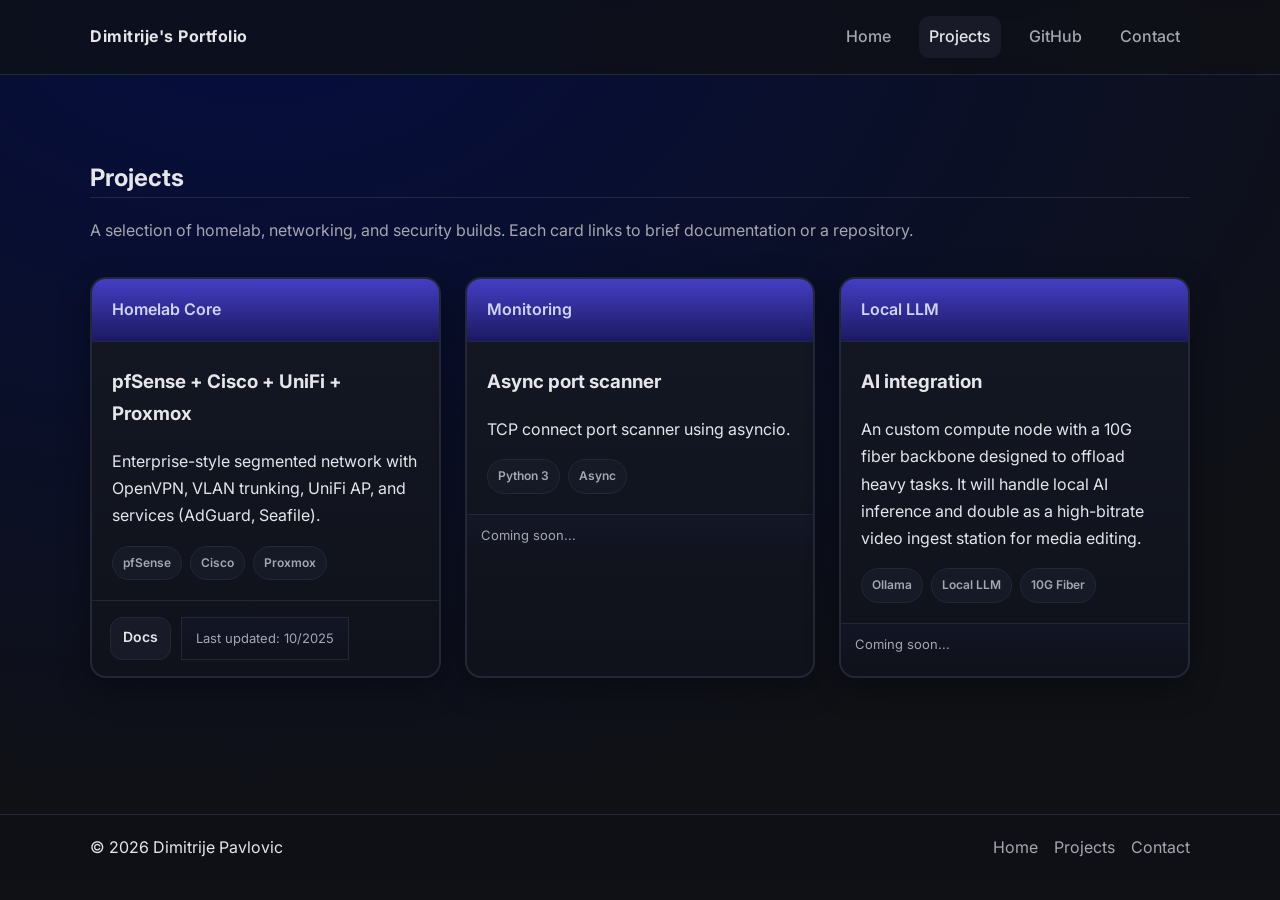
==== projects.html @ 41e1a8a8 "minor changes" ====
<!doctype html>
<html lang="en">
<head>
<meta charset="utf-8" />
<meta name="viewport" content="width=device-width, initial-scale=1" />
<title>Projects — Dimitrije Pavlovic</title>
<meta name="description" content="Networking, cybersecurity, and homelab projects." />
<link rel="preconnect" href="https://fonts.gstatic.com" crossorigin>
<link href="https://fonts.googleapis.com/css2?family=Inter:wght@400;500;600;700&display=swap" rel="stylesheet">
<link rel="stylesheet" href="assets/css/style.css" />
</head>
<body>
<header class="site-header">
<div class="container nav">
<a class="brand" href="./">Dimitrije's Portfolio</a>
<nav id="site-nav" class="nav-links">
<a href="./" data-nav="home">Home</a>
<a href="projects.html" data-nav="projects">Projects</a>
<a href="https://github.com/pvlvc-dev" target="_blank" rel="noopener">GitHub</a>
<a href="mailto:you@example.com">Contact</a>
</nav>
<button id="nav-toggle" class="nav-toggle" aria-label="Toggle menu">☰</button>
</div>
</header>

<main>
<section class="section">
<div class="container">
<h1 class="page-header">Projects</h1>
<p class="muted">A selection of homelab, networking, and security builds. Each card links to brief documentation or a repository.</p>

<div class="grid-3 cards">

<article class="card card-hover">
<div class="card-header">Homelab Core</div>
<div class="card-body">
<h3>pfSense + Cisco + UniFi + Proxmox</h3>
<p>Enterprise-style segmented network with OpenVPN, VLAN trunking, UniFi AP, and services (AdGuard, Seafile).</p>
<div class="chips">
<span class="chip">pfSense</span>
<span class="chip">Cisco</span>
<span class="chip">Proxmox</span>
</div>
</div>
<div class="card-actions">
<a class="btn small" href="assets/doc/homelab-core.html">Docs</a>
<a class="card-footbox">Last updated: 10/2025</a>
</div>
</article>

<article class="card card-hover">
<div class="card-header">Monitoring</div>
<div class="card-body">
<h3>Async port scanner</h3>
<p>TCP connect port scanner using asyncio.</p>
<div class="chips">
<span class="chip">Python 3</span>
<span class="chip">Async</span>
</div>
</div>
<div class="card-footer">
<Span>Coming soon...</Span>
</div>
</article>

<article class="card card-hover">
<div class="card-header">Local LLM</div>
<div class="card-body">
<h3>AI integration</h3>
<p>An custom compute node with a 10G fiber backbone designed to offload
    heavy tasks. It will handle local AI inference and double as a high-bitrate
video ingest station for media editing.</p>
<div class="chips">
<span class="chip">Ollama</span>
<span class="chip">Local LLM</span>
<span class="chip">10G Fiber</span>
</div>
</div>
<div class="card-footer">
<span>Coming soon...</span>
</div>
</article>
</div>
</div>
</section>
</main>

<footer class="site-footer">
<div class="container footer-inner">
<div>© <span id="year"></span> Dimitrije Pavlovic</div>
<div class="footer-links">
<a href="./">Home</a>
<a href="projects.html">Projects</a>
<a href="dimitrijepavlovic1035@gmail.com">Contact</a>
</div>
</div>
</footer>


<script src="assets/js/main.js"></script>
</body>
</html>
---- assets/css/style.css ----
* { box-sizing: border-box; }
html, body { height: 100%; }

:root {
--bg: #0f1115;
--bg-elev: #151821;
--text: #e6e6ea;
--muted: #a4a7b0;
--indigo: #4f46e5;
--indigo-600: #4338ca;
--link: #7c83ff;
--border: #242735;
--radius: 16px;
--shadow: 0 10px 30px rgba(0,0,0,0.35);
}

body {
margin: 0;
background: radial-gradient(1400px 900px at 20% 0%, #050d3f, transparent 90%), var(--bg);
background-repeat: no-repeat, no-repeat;
color: var(--text);
font-family: 'Inter', system-ui, -apple-system, Segoe UI, Roboto, Helvetica, Arial, 'Apple Color Emoji', 'Segoe UI Emoji';
line-height: 1.6;
}

section {
    margin-bottom: 2.5rem;
}

.img-frame {
  max-width: 480px;        /* or 100% */
  border-radius: 14px;
  border: 2px solid rgba(79,70,229,.35);
  box-shadow: 0 10px 30px rgba(0,0,0,.4);
  background: linear-gradient(180deg, rgba(79,70,229,.1), rgba(15,17,26,.6));
  padding: 6px;
}

.img-frame img {
  display: block;
  width: 100%;
  height: auto;            /* ensures real height */
  border-radius: 10px;     /* slightly smaller than frame radius */
}


.page-header {
  display: flex;
  justify-content: space-between;
  align-items: center;
  flex-wrap: wrap; /* allows wrapping on mobile */
  gap: 1rem;
  border-bottom: 1px solid var(--border);
}

.page-title {
  font-size: 2rem;
  font-weight: 700;
  color: var(--text-light, #fff);
}

.page-version {
  color: #cfd2ff;
  font-size: 0.95rem;
  opacity: 0.85;
  text-align: center;
  flex: 1; /* pushes it to the middle */
}

/* Layout */
.container { width: min(1100px, 92%); margin: 0 auto;}
.section { padding: 64px 0; }
.grid-2 { display: grid; grid-template-columns: 1fr; gap: 2rem; align-items: center; padding-top: 20px;}
.grid-3 { display: grid; grid-template-columns: 1fr; gap: 24px; padding-top: 10px;}
@media (min-width: 820px) {
.grid-2 { grid-template-columns: 1fr 1fr; }
.grid-3 { grid-template-columns: repeat(3, 1fr); }
}

/* Header */
.site-header { position: sticky; top: 0; z-index: 50; background: rgba(15,17,21,0.75); backdrop-filter: blur(8px); border-bottom: 1px solid var(--border); }
.nav { display: flex; align-items: center; justify-content: space-between; padding: 16px 0; }
.brand { font-weight: 700; letter-spacing: 0.5px; color: var(--text); text-decoration: none; }
.nav-links { display: none; gap: 18px; }
.nav-links a { color: var(--muted); text-decoration: none; font-weight: 500; padding: 8px 10px; border-radius: 10px; }
.nav-links a.active, .nav-links a:hover { color: var(--text); background: #181b27; }
.nav-toggle { display: inline-flex; align-items: center; justify-content: center; background: #181b27; color: var(--text); border: 1px solid var(--border); border-radius: 12px; padding: 8px 12px; cursor: pointer; }
@media (min-width: 860px) {
.nav-links { display: inline-flex; }
.nav-toggle { display: none; }
}

/* Hero */
.hero { padding: 64px 0 24px; background: linear-gradient(180deg, rgba(79,70,229,0.07), transparent 85%); padding-bottom: 5px;}
.hero-inner { display: grid; grid-template-columns: 1fr; gap: 24px; align-items: center; }
@media (min-width: 920px) { .hero-inner { grid-template-columns: 1.2fr 0.8fr; } }
.hero h1 { font-size: clamp(28px, 4vw, 44px); line-height: 1.15; margin: 0 0 12px; }
.hero p { color: var(--muted); margin: 0 0 18px; }
#site-nav.open { display: flex; flex-direction: column; gap: 12px; position: absolute; right: 4%; left: 4%; top: 62px; padding: 16px; background: #0f121a; border: 1px solid var(--border); border-radius: 14px; box-shadow: var(--shadow); }

/* Cards */
.cards { margin-top: 24px; margin-bottom: 2rem; }
.card { background: linear-gradient(180deg, #141824, #0f121a); border: 2px solid var(--border); border-radius: var(--radius); box-shadow: var(--shadow); overflow: hidden; }
.card-header { padding: 18px 20px; font-weight: 600; color: #cfd2ff; border-bottom: 1px solid var(--border); background: linear-gradient(180deg, rgba(78, 70, 229, 0.832), rgba(31, 26, 127, 0.688)); }
.card-footer { border-top: 1px solid var(--border); padding: 10px 14px; background: linear-gradient(180deg, rgba(79,70,229,0.05), transparent); font-size: 13px;color: var(--muted); display: flex; justify-content: space-between; align-items: center;}
.card-footbox {border: 1px solid var(--border); padding: 10px 14px; background: linear-gradient(180deg, rgba(79,70,229,0.05), transparent); font-size: 13px;color: var(--muted); display: flex; justify-content: space-between; align-items: center;}
.card-body { padding: 20px;  line-height: 1.7; padding-top: 5px;}
.card-actions { display: flex; gap: 10px; padding: 16px 18px; border-top: 1px solid var(--border); }
.card.card-hover {
  transition: transform 0.3s cubic-bezier(0.22, 1, 0.36, 1),
              box-shadow 0.3s cubic-bezier(0.22, 1, 0.36, 1);
}
.card.card-hover:hover {
  transform: translateY(-4px);
  box-shadow: 0 8px 25px rgba(79,70,229,0.25);
  transition: all 0.3s ease-in-out;
}

/* Buttons */
.btn { display: inline-block; text-decoration: none; font-weight: 600; padding: 10px 16px; border-radius: 12px; border: 1px solid var(--border); color: var(--text); background: #181b27; transition: transform 0.06s ease; }
.btn:hover { transform: translateY(-1px); }
.btn.primary { background: linear-gradient(180deg, var(--indigo), var(--indigo-600)); border: none; }
.btn.ghost { background: transparent; border: 1px solid var(--border); }
.btn.small { padding: 8px 12px; font-size: 14px; }
.btn.nav {
  padding: 8px 14px;
  background: linear-gradient(180deg, #2a275f, var(--indigo-600));
  font-size: 14px;
  box-shadow: 0 4px 12px rgba(79,70,229,0.3);
  transition: all 0.2s ease;
  border: none;
}
.btn.nav:hover {
  transform: translateY(-2px);
  box-shadow: 0 6px 16px rgba(79,70,229,0.5);
}

/* Badges & Chips */
.badges { display: flex; flex-wrap: wrap; gap: 10px; margin: 14px 0; }
.badge { padding: 6px 10px; border-radius: 999px; background: #1a1e2b; border: 1px solid var(--border); color: #cfd2ff; font-weight: 600; font-size: 12px; letter-spacing: 0.2px; }
.chips { display: flex; flex-wrap: wrap; gap: 8px; }
.chip { padding: 6px 10px; border-radius: 999px; background: #151a26; border: 1px solid var(--border); color: var(--muted); font-weight: 600; font-size: 12px; }


/* Lists */
.list { margin: 0; padding: 0 0 0 18px; }
.list li { margin: 8px 0; }


/* Footer */
.site-footer { border-top: 1px solid var(--border); background: #0e1016; margin-top: 40px; }
.footer-inner { display: flex; align-items: center; justify-content: space-between; padding: 20px 0; }
.footer-links { display: flex; gap: 16px; }
.footer-links a { color: var(--muted); text-decoration: none; }
.footer-links a:hover { color: var(--text); }


/* Utilities */
.muted { color: var(--muted); }
.cta { display: flex; gap: 12px; flex-wrap: wrap; }


/* Mobile menu (revealed when toggled) */
#site-nav.open { display: flex; flex-direction: column; gap: 12px; position: absolute; right: 4%; left: 4%; top: 62px; padding: 16px; background: #0f121a; border: 1px solid var(--border); border-radius: 14px; box-shadow: var(--shadow); }
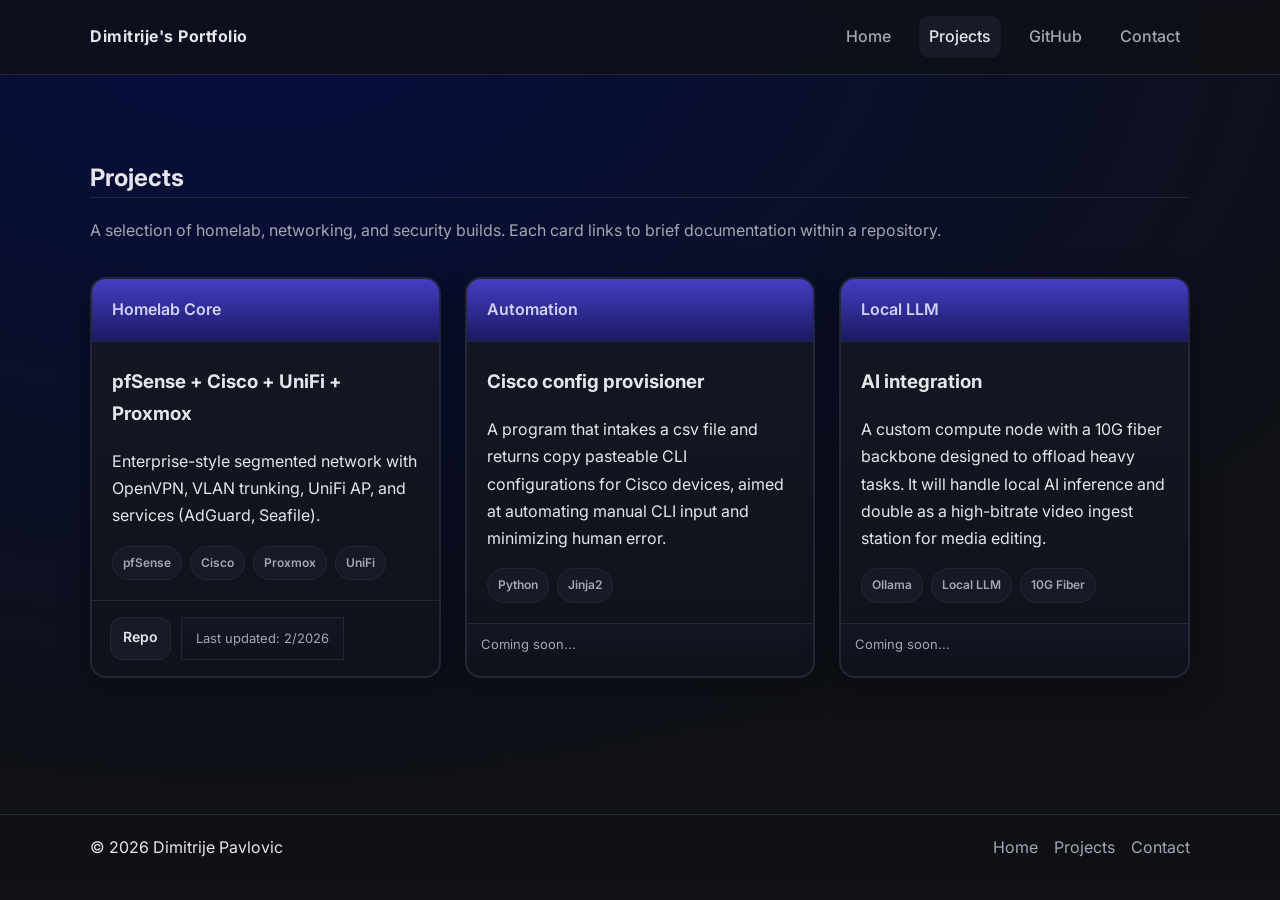
==== commit e775ef24: "Info changes" ====
--- a/projects.html
+++ b/projects.html
@@ -27,7 +27,7 @@
 <section class="section">
 <div class="container">
 <h1 class="page-header">Projects</h1>
-<p class="muted">A selection of homelab, networking, and security builds. Each card links to brief documentation or a repository.</p>
+<p class="muted">A selection of homelab, networking, and security builds. Each card links to brief documentation within a repository.</p>
 
 <div class="grid-3 cards">
 
@@ -40,22 +40,25 @@
 <span class="chip">pfSense</span>
 <span class="chip">Cisco</span>
 <span class="chip">Proxmox</span>
+<span class="chip">UniFi</span>
 </div>
+
 </div>
 <div class="card-actions">
-<a class="btn small" href="assets/doc/homelab-core.html">Docs</a>
-<a class="card-footbox">Last updated: 10/2025</a>
+<a class="btn small" href="https://github.com/pvlvc-dev/homelab-infrastructure/blob/main/README.md">Repo</a>
+<a class="card-footbox">Last updated: 2/2026</a>
 </div>
 </article>
 
 <article class="card card-hover">
-<div class="card-header">Monitoring</div>
+<div class="card-header">Automation</div>
 <div class="card-body">
-<h3>Async port scanner</h3>
-<p>TCP connect port scanner using asyncio.</p>
+<h3>Cisco config provisioner</h3>
+<p>A program that intakes a csv file and returns copy pasteable CLI configurations for Cisco devices, aimed at 
+    automating manual CLI input and minimizing human error.</p>
 <div class="chips">
-<span class="chip">Python 3</span>
-<span class="chip">Async</span>
+<span class="chip">Python</span>
+<span class="chip">Jinja2</span>
 </div>
 </div>
 <div class="card-footer">
@@ -67,7 +70,7 @@
 <div class="card-header">Local LLM</div>
 <div class="card-body">
 <h3>AI integration</h3>
-<p>An custom compute node with a 10G fiber backbone designed to offload
+<p>A custom compute node with a 10G fiber backbone designed to offload
     heavy tasks. It will handle local AI inference and double as a high-bitrate
 video ingest station for media editing.</p>
 <div class="chips">
--- a/assets/css/style.css
+++ b/assets/css/style.css
@@ -160,5 +160,5 @@
 .cta { display: flex; gap: 12px; flex-wrap: wrap; }
 
 
-/* Mobile menu (revealed when toggled) */
+/* Mobile menu */
 #site-nav.open { display: flex; flex-direction: column; gap: 12px; position: absolute; right: 4%; left: 4%; top: 62px; padding: 16px; background: #0f121a; border: 1px solid var(--border); border-radius: 14px; box-shadow: var(--shadow); }
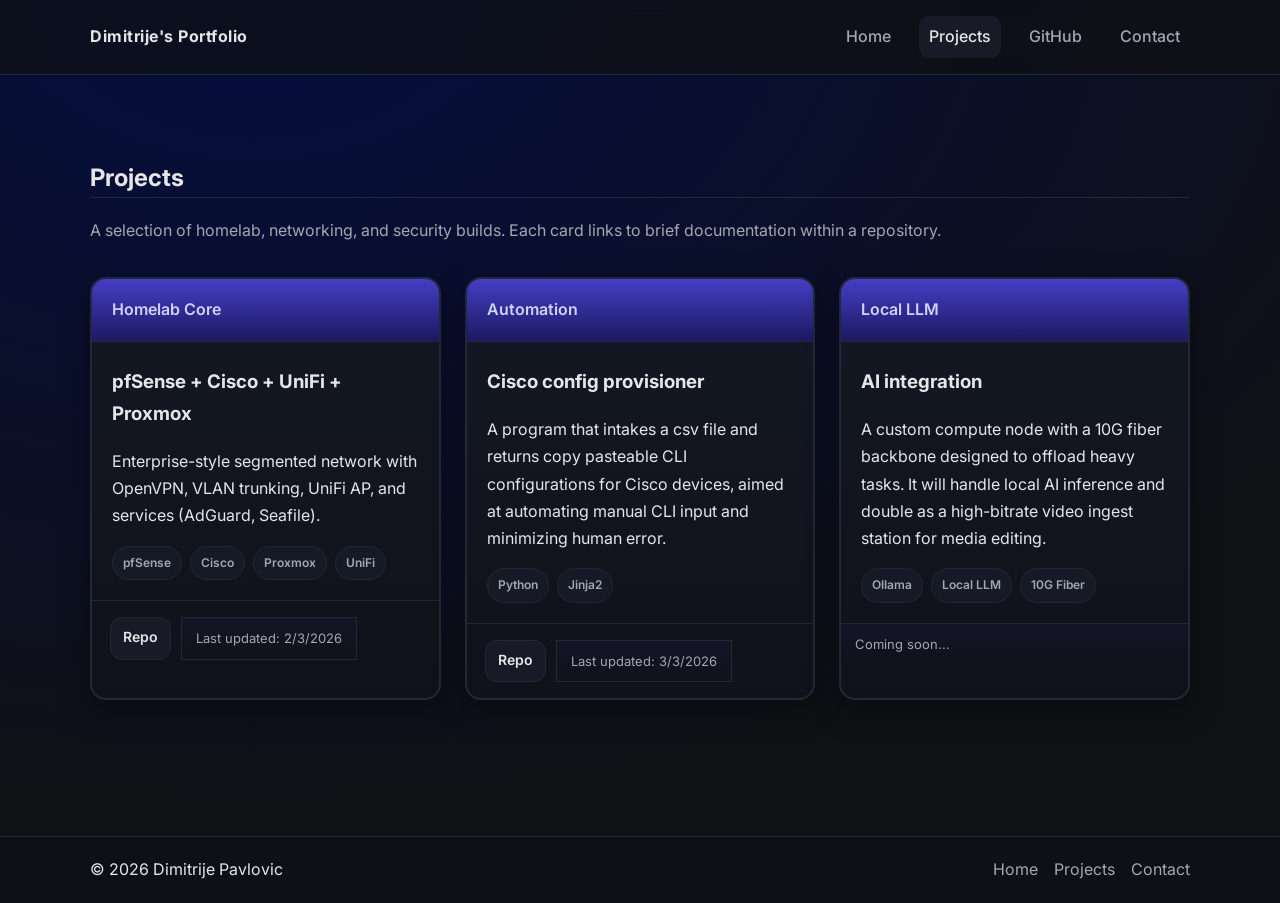
==== commit 543c6ed6: "Added repo to project" ====
--- a/projects.html
+++ b/projects.html
@@ -42,11 +42,11 @@
 <span class="chip">Proxmox</span>
 <span class="chip">UniFi</span>
 </div>
+</div>
 
-</div>
 <div class="card-actions">
 <a class="btn small" href="https://github.com/pvlvc-dev/homelab-infrastructure/blob/main/README.md">Repo</a>
-<a class="card-footbox">Last updated: 2/2026</a>
+<a class="card-footbox">Last updated: 2/3/2026</a>
 </div>
 </article>
 
@@ -61,8 +61,10 @@
 <span class="chip">Jinja2</span>
 </div>
 </div>
-<div class="card-footer">
-<Span>Coming soon...</Span>
+
+<div class="card-actions">
+<a class="btn small" href="https://github.com/pvlvc-dev/Cisco-Network-Provisioner">Repo</a>
+<a class="card-footbox">Last updated: 3/3/2026</a>
 </div>
 </article>
 
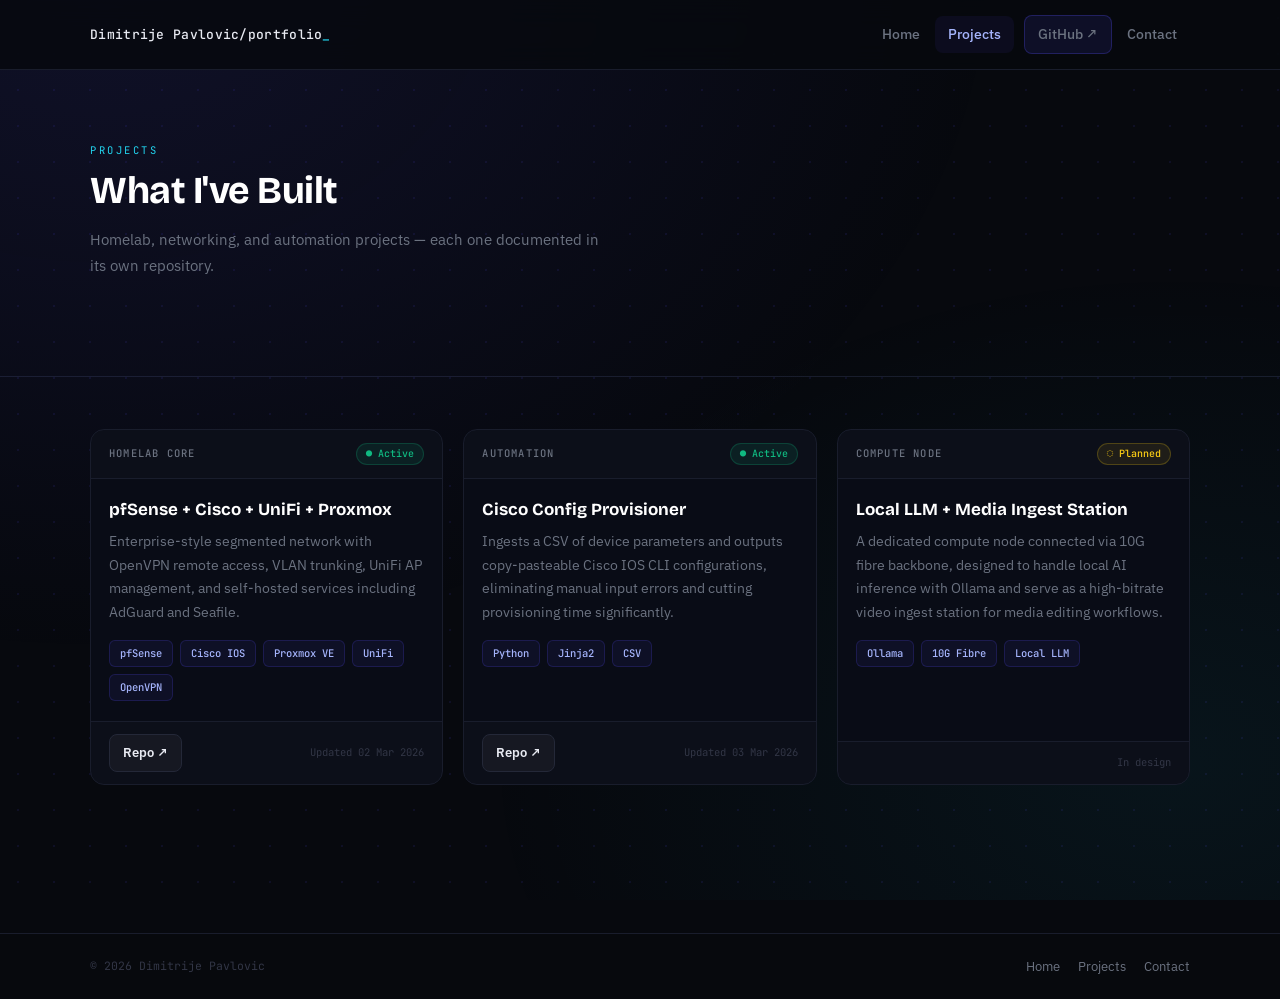
==== commit 04b16af1: "Complete overhaul" ====
--- a/projects.html
+++ b/projects.html
@@ -5,103 +5,120 @@
 <meta name="viewport" content="width=device-width, initial-scale=1" />
 <title>Projects — Dimitrije Pavlovic</title>
 <meta name="description" content="Networking, cybersecurity, and homelab projects." />
+<link rel="preconnect" href="https://fonts.googleapis.com">
 <link rel="preconnect" href="https://fonts.gstatic.com" crossorigin>
-<link href="https://fonts.googleapis.com/css2?family=Inter:wght@400;500;600;700&display=swap" rel="stylesheet">
+<link href="https://fonts.googleapis.com/css2?family=Bricolage+Grotesque:opsz,wght@12..96,400;12..96,600;12..96,700;12..96,800&family=IBM+Plex+Sans:wght@400;500;600&family=JetBrains+Mono:wght@400;500&display=swap" rel="stylesheet">
 <link rel="stylesheet" href="assets/css/style.css" />
 </head>
 <body>
+
+<div id="scroll-progress"></div>
+
 <header class="site-header">
-<div class="container nav">
-<a class="brand" href="./">Dimitrije's Portfolio</a>
-<nav id="site-nav" class="nav-links">
-<a href="./" data-nav="home">Home</a>
-<a href="projects.html" data-nav="projects">Projects</a>
-<a href="https://github.com/pvlvc-dev" target="_blank" rel="noopener">GitHub</a>
-<a href="mailto:you@example.com">Contact</a>
-</nav>
-<button id="nav-toggle" class="nav-toggle" aria-label="Toggle menu">☰</button>
-</div>
+  <div class="container nav">
+    <a class="brand" href="./">Dimitrije Pavlovic/portfolio<span class="brand-accent">_</span></a>
+    <nav id="site-nav" class="nav-links">
+      <a href="./" data-nav="home">Home</a>
+      <a href="projects.html" data-nav="projects">Projects</a>
+      <a href="https://github.com/pvlvc-dev" target="_blank" rel="noopener" class="nav-cta">GitHub ↗</a>
+      <a href="mailto:dimitrije.pav@proton.me">Contact</a>
+    </nav>
+    <button id="nav-toggle" class="nav-toggle" aria-label="Toggle menu">☰</button>
+  </div>
 </header>
 
 <main>
-<section class="section">
-<div class="container">
-<h1 class="page-header">Projects</h1>
-<p class="muted">A selection of homelab, networking, and security builds. Each card links to brief documentation within a repository.</p>
+  <section class="page-hero">
+    <div class="container">
+      <div class="section-label reveal">Projects</div>
+      <h1 class="section-title reveal reveal-d1">What I've Built</h1>
+      <p class="section-sub reveal reveal-d2">
+        Homelab, networking, and automation projects — each one documented in its own repository.
+      </p>
+    </div>
+  </section>
 
-<div class="grid-3 cards">
+  <section class="section" style="padding-top:0;">
+    <div class="container">
+      <div class="cards-grid">
 
-<article class="card card-hover">
-<div class="card-header">Homelab Core</div>
-<div class="card-body">
-<h3>pfSense + Cisco + UniFi + Proxmox</h3>
-<p>Enterprise-style segmented network with OpenVPN, VLAN trunking, UniFi AP, and services (AdGuard, Seafile).</p>
-<div class="chips">
-<span class="chip">pfSense</span>
-<span class="chip">Cisco</span>
-<span class="chip">Proxmox</span>
-<span class="chip">UniFi</span>
-</div>
-</div>
+        <article class="card reveal">
+          <div class="card-header">
+            <span class="card-header-label">Homelab Core</span>
+            <span class="card-status active">● Active</span>
+          </div>
+          <div class="card-body">
+            <h3>pfSense + Cisco + UniFi + Proxmox</h3>
+            <p>Enterprise-style segmented network with OpenVPN remote access, VLAN trunking, UniFi AP management, and self-hosted services including AdGuard and Seafile.</p>
+            <div class="chips">
+              <span class="chip">pfSense</span>
+              <span class="chip">Cisco IOS</span>
+              <span class="chip">Proxmox VE</span>
+              <span class="chip">UniFi</span>
+              <span class="chip">OpenVPN</span>
+            </div>
+          </div>
+          <div class="card-actions">
+            <a class="btn small" href="https://github.com/pvlvc-dev/homelab-infrastructure/blob/main/README.md" target="_blank" rel="noopener">Repo ↗</a>
+            <span class="card-date">Updated 02 Mar 2026</span>
+          </div>
+        </article>
 
-<div class="card-actions">
-<a class="btn small" href="https://github.com/pvlvc-dev/homelab-infrastructure/blob/main/README.md">Repo</a>
-<a class="card-footbox">Last updated: 2/3/2026</a>
-</div>
-</article>
+        <article class="card reveal reveal-d1">
+          <div class="card-header">
+            <span class="card-header-label">Automation</span>
+            <span class="card-status active">● Active</span>
+          </div>
+          <div class="card-body">
+            <h3>Cisco Config Provisioner</h3>
+            <p>Ingests a CSV of device parameters and outputs copy-pasteable Cisco IOS CLI configurations, eliminating manual input errors and cutting provisioning time significantly.</p>
+            <div class="chips">
+              <span class="chip">Python</span>
+              <span class="chip">Jinja2</span>
+              <span class="chip">CSV</span>
+            </div>
+          </div>
+          <div class="card-actions">
+            <a class="btn small" href="https://github.com/pvlvc-dev/Cisco-Network-Provisioner" target="_blank" rel="noopener">Repo ↗</a>
+            <span class="card-date">Updated 03 Mar 2026</span>
+          </div>
+        </article>
 
-<article class="card card-hover">
-<div class="card-header">Automation</div>
-<div class="card-body">
-<h3>Cisco config provisioner</h3>
-<p>A program that intakes a csv file and returns copy pasteable CLI configurations for Cisco devices, aimed at 
-    automating manual CLI input and minimizing human error.</p>
-<div class="chips">
-<span class="chip">Python</span>
-<span class="chip">Jinja2</span>
-</div>
-</div>
+        <article class="card reveal reveal-d2">
+          <div class="card-header">
+            <span class="card-header-label">Compute Node</span>
+            <span class="card-status planned">◌ Planned</span>
+          </div>
+          <div class="card-body">
+            <h3>Local LLM + Media Ingest Station</h3>
+            <p>A dedicated compute node connected via 10G fibre backbone, designed to handle local AI inference with Ollama and serve as a high-bitrate video ingest station for media editing workflows.</p>
+            <div class="chips">
+              <span class="chip">Ollama</span>
+              <span class="chip">10G Fibre</span>
+              <span class="chip">Local LLM</span>
+            </div>
+          </div>
+          <div class="card-actions" style="justify-content:flex-end;">
+            <span class="card-date">In design</span>
+          </div>
+        </article>
 
-<div class="card-actions">
-<a class="btn small" href="https://github.com/pvlvc-dev/Cisco-Network-Provisioner">Repo</a>
-<a class="card-footbox">Last updated: 3/3/2026</a>
-</div>
-</article>
-
-<article class="card card-hover">
-<div class="card-header">Local LLM</div>
-<div class="card-body">
-<h3>AI integration</h3>
-<p>A custom compute node with a 10G fiber backbone designed to offload
-    heavy tasks. It will handle local AI inference and double as a high-bitrate
-video ingest station for media editing.</p>
-<div class="chips">
-<span class="chip">Ollama</span>
-<span class="chip">Local LLM</span>
-<span class="chip">10G Fiber</span>
-</div>
-</div>
-<div class="card-footer">
-<span>Coming soon...</span>
-</div>
-</article>
-</div>
-</div>
-</section>
+      </div>
+    </div>
+  </section>
 </main>
 
 <footer class="site-footer">
-<div class="container footer-inner">
-<div>© <span id="year"></span> Dimitrije Pavlovic</div>
-<div class="footer-links">
-<a href="./">Home</a>
-<a href="projects.html">Projects</a>
-<a href="dimitrijepavlovic1035@gmail.com">Contact</a>
-</div>
-</div>
+  <div class="container footer-inner">
+    <span class="footer-copy">© <span id="year"></span> Dimitrije Pavlovic</span>
+    <div class="footer-links">
+      <a href="./">Home</a>
+      <a href="projects.html">Projects</a>
+      <a href="mailto:dimitrije.pav@proton.me">Contact</a>
+    </div>
+  </div>
 </footer>
-
 
 <script src="assets/js/main.js"></script>
 </body>
-</html>+</html>
--- a/assets/css/style.css
+++ b/assets/css/style.css
@@ -1,164 +1,625 @@
-* { box-sizing: border-box; }
+*, *::before, *::after { box-sizing: border-box; margin: 0; padding: 0; }
+html { scroll-behavior: smooth; }
 html, body { height: 100%; }
 
 :root {
---bg: #0f1115;
---bg-elev: #151821;
---text: #e6e6ea;
---muted: #a4a7b0;
---indigo: #4f46e5;
---indigo-600: #4338ca;
---link: #7c83ff;
---border: #242735;
---radius: 16px;
---shadow: 0 10px 30px rgba(0,0,0,0.35);
+  --bg:           #07090e;
+  --bg-elev:      #0b0e18;
+  --bg-card:      #090c16;
+  --text:         #e8eaf2;
+  --muted:        #6b7280;
+  --dim:          #323646;
+  --accent:       #4f46e5;
+  --accent-2:     #22d3ee;
+  --green:        #10b981;
+  --yellow:       #facc15;
+  --border:       #191d2c;
+  --border-hi:    #242838;
+  --radius:       14px;
+  --radius-sm:    8px;
+  --shadow:       0 20px 50px rgba(0,0,0,0.55);
+  --font-display: 'Bricolage Grotesque', sans-serif;
+  --font-body:    'IBM Plex Sans', sans-serif;
+  --font-mono:    'JetBrains Mono', monospace;
 }
 
 body {
-margin: 0;
-background: radial-gradient(1400px 900px at 20% 0%, #050d3f, transparent 90%), var(--bg);
-background-repeat: no-repeat, no-repeat;
-color: var(--text);
-font-family: 'Inter', system-ui, -apple-system, Segoe UI, Roboto, Helvetica, Arial, 'Apple Color Emoji', 'Segoe UI Emoji';
-line-height: 1.6;
-}
-
-section {
-    margin-bottom: 2.5rem;
-}
-
-.img-frame {
-  max-width: 480px;        /* or 100% */
-  border-radius: 14px;
-  border: 2px solid rgba(79,70,229,.35);
-  box-shadow: 0 10px 30px rgba(0,0,0,.4);
-  background: linear-gradient(180deg, rgba(79,70,229,.1), rgba(15,17,26,.6));
-  padding: 6px;
-}
-
-.img-frame img {
-  display: block;
-  width: 100%;
-  height: auto;            /* ensures real height */
-  border-radius: 10px;     /* slightly smaller than frame radius */
-}
-
-
-.page-header {
-  display: flex;
+  font-family: var(--font-body);
+  background: var(--bg);
+  color: var(--text);
+  line-height: 1.65;
+  overflow-x: hidden;
+}
+
+/* dot grid background */
+body::before {
+  content: '';
+  position: fixed;
+  inset: 0;
+  background-image: radial-gradient(circle, rgba(79,70,229,0.11) 1px, transparent 1px);
+  background-size: 36px 36px;
+  pointer-events: none;
+  z-index: 0;
+}
+
+/* ambient gradient blobs */
+body::after {
+  content: '';
+  position: fixed;
+  inset: 0;
+  background:
+    radial-gradient(ellipse 900px 700px at 8% -5%, rgba(79,70,229,0.13), transparent),
+    radial-gradient(ellipse 700px 500px at 92% 85%, rgba(34,211,238,0.06), transparent);
+  pointer-events: none;
+  z-index: 0;
+}
+
+/* scroll progress bar */
+#scroll-progress {
+  position: fixed;
+  top: 0; left: 0;
+  height: 2px;
+  width: 0%;
+  background: linear-gradient(90deg, var(--accent), var(--accent-2));
+  z-index: 300;
+  transition: width 0.08s linear;
+}
+
+/* Layout */
+.container { position: relative; z-index: 1; width: min(1100px, 92%); margin: 0 auto; }
+.section { padding: 88px 0; }
+
+/*Scroll reveal animations*/
+.reveal {
+  opacity: 0;
+  transform: translateY(26px);
+  transition: opacity 0.7s cubic-bezier(0.16,1,0.3,1),
+              transform 0.7s cubic-bezier(0.16,1,0.3,1);
+}
+.reveal.visible { opacity: 1; transform: translateY(0); }
+.reveal-d1 { transition-delay: 0.08s; }
+.reveal-d2 { transition-delay: 0.16s; }
+.reveal-d3 { transition-delay: 0.24s; }
+.reveal-d4 { transition-delay: 0.34s; }
+
+/* Navigation*/
+.site-header {
+  position: sticky;
+  top: 0; z-index: 100;
+  background: rgba(7,9,14,0.82);
+  backdrop-filter: blur(14px);
+  -webkit-backdrop-filter: blur(14px);
+  border-bottom: 1px solid var(--border);
+}
+.nav {
+  display: flex;
+  align-items: center;
   justify-content: space-between;
-  align-items: center;
-  flex-wrap: wrap; /* allows wrapping on mobile */
-  gap: 1rem;
+  padding: 15px 0;
+}
+.brand {
+  font-family: var(--font-mono);
+  font-size: 13px;
+  font-weight: 500;
+  color: var(--text);
+  text-decoration: none;
+  letter-spacing: 0.3px;
+}
+.brand .brand-accent { color: var(--accent-2); }
+.nav-links { display: none; gap: 2px; align-items: center; }
+.nav-links a {
+  font-size: 14px;
+  font-weight: 500;
+  color: var(--muted);
+  text-decoration: none;
+  padding: 7px 13px;
+  border-radius: var(--radius-sm);
+  transition: color 0.15s, background 0.15s;
+}
+.nav-links a:hover { color: var(--text); background: rgba(255,255,255,0.04); }
+.nav-links a.active { color: #a5b4fc; background: rgba(79,70,229,0.08); }
+.nav-cta {
+  display: inline-flex;
+  align-items: center;
+  gap: 6px;
+  margin-left: 8px;
+  padding: 7px 14px;
+  border-radius: var(--radius-sm);
+  background: rgba(79,70,229,0.12);
+  border: 1px solid rgba(79,70,229,0.3);
+  color: #a5b4fc;
+  font-size: 13px;
+  font-weight: 500;
+  text-decoration: none;
+  transition: all 0.2s;
+}
+.nav-cta:hover { background: rgba(79,70,229,0.22); border-color: rgba(79,70,229,0.55); }
+.nav-toggle {
+  display: inline-flex;
+  align-items: center;
+  justify-content: center;
+  background: transparent;
+  color: var(--muted);
+  border: 1px solid var(--border-hi);
+  border-radius: var(--radius-sm);
+  padding: 8px 13px;
+  cursor: pointer;
+  font-size: 15px;
+  transition: color 0.15s, border-color 0.15s;
+}
+.nav-toggle:hover { color: var(--text); border-color: var(--dim); }
+#site-nav.open {
+  display: flex;
+  flex-direction: column;
+  gap: 4px;
+  position: absolute;
+  right: 4%; left: 4%;
+  top: 55px;
+  padding: 12px;
+  background: #0b0e18;
+  border: 1px solid var(--border-hi);
+  border-radius: var(--radius);
+  box-shadow: var(--shadow);
+}
+@media (min-width: 860px) {
+  .nav-links { display: inline-flex; }
+  .nav-toggle { display: none; }
+}
+
+/*Hero*/
+.hero {
+  padding: 96px 0 80px;
+  position: relative;
+  overflow: hidden;
+}
+.hero-inner {
+  display: grid;
+  grid-template-columns: 1fr;
+  gap: 56px;
+  align-items: center;
+}
+@media (min-width: 900px) { .hero-inner { grid-template-columns: 1.15fr 0.85fr; } }
+
+.hero-eyebrow {
+  display: inline-flex;
+  align-items: center;
+  gap: 10px;
+  font-family: var(--font-mono);
+  font-size: 11px;
+  font-weight: 500;
+  color: var(--accent-2);
+  letter-spacing: 2px;
+  text-transform: uppercase;
+  margin-bottom: 22px;
+}
+.hero-eyebrow::before {
+  content: '';
+  width: 22px; height: 1px;
+  background: var(--accent-2);
+  flex-shrink: 0;
+}
+
+.hero h1 {
+  font-family: var(--font-display);
+  font-size: clamp(38px, 5.5vw, 66px);
+  font-weight: 800;
+  line-height: 1.04;
+  letter-spacing: -1.5px;
+  margin-bottom: 22px;
+  color: #fff;
+}
+.hero h1 em {
+  font-style: normal;
+  background: linear-gradient(130deg, #a5b4fc 10%, var(--accent-2) 70%);
+  -webkit-background-clip: text;
+  background-clip: text;
+  -webkit-text-fill-color: transparent;
+}
+
+.hero-desc {
+  font-size: 15.5px;
+  color: var(--muted);
+  max-width: 460px;
+  margin-bottom: 34px;
+  line-height: 1.8;
+}
+
+.hero-stats {
+  display: flex;
+  gap: 32px;
+  flex-wrap: wrap;
+  margin-bottom: 38px;
+  padding-bottom: 36px;
   border-bottom: 1px solid var(--border);
 }
-
-.page-title {
-  font-size: 2rem;
+.hero-stat { display: flex; flex-direction: column; gap: 2px; }
+.hero-stat-value {
+  font-family: var(--font-display);
+  font-size: 26px;
   font-weight: 700;
-  color: var(--text-light, #fff);
-}
-
-.page-version {
-  color: #cfd2ff;
-  font-size: 0.95rem;
-  opacity: 0.85;
-  text-align: center;
-  flex: 1; /* pushes it to the middle */
-}
-
-/* Layout */
-.container { width: min(1100px, 92%); margin: 0 auto;}
-.section { padding: 64px 0; }
-.grid-2 { display: grid; grid-template-columns: 1fr; gap: 2rem; align-items: center; padding-top: 20px;}
-.grid-3 { display: grid; grid-template-columns: 1fr; gap: 24px; padding-top: 10px;}
-@media (min-width: 820px) {
-.grid-2 { grid-template-columns: 1fr 1fr; }
-.grid-3 { grid-template-columns: repeat(3, 1fr); }
-}
-
-/* Header */
-.site-header { position: sticky; top: 0; z-index: 50; background: rgba(15,17,21,0.75); backdrop-filter: blur(8px); border-bottom: 1px solid var(--border); }
-.nav { display: flex; align-items: center; justify-content: space-between; padding: 16px 0; }
-.brand { font-weight: 700; letter-spacing: 0.5px; color: var(--text); text-decoration: none; }
-.nav-links { display: none; gap: 18px; }
-.nav-links a { color: var(--muted); text-decoration: none; font-weight: 500; padding: 8px 10px; border-radius: 10px; }
-.nav-links a.active, .nav-links a:hover { color: var(--text); background: #181b27; }
-.nav-toggle { display: inline-flex; align-items: center; justify-content: center; background: #181b27; color: var(--text); border: 1px solid var(--border); border-radius: 12px; padding: 8px 12px; cursor: pointer; }
-@media (min-width: 860px) {
-.nav-links { display: inline-flex; }
-.nav-toggle { display: none; }
-}
-
-/* Hero */
-.hero { padding: 64px 0 24px; background: linear-gradient(180deg, rgba(79,70,229,0.07), transparent 85%); padding-bottom: 5px;}
-.hero-inner { display: grid; grid-template-columns: 1fr; gap: 24px; align-items: center; }
-@media (min-width: 920px) { .hero-inner { grid-template-columns: 1.2fr 0.8fr; } }
-.hero h1 { font-size: clamp(28px, 4vw, 44px); line-height: 1.15; margin: 0 0 12px; }
-.hero p { color: var(--muted); margin: 0 0 18px; }
-#site-nav.open { display: flex; flex-direction: column; gap: 12px; position: absolute; right: 4%; left: 4%; top: 62px; padding: 16px; background: #0f121a; border: 1px solid var(--border); border-radius: 14px; box-shadow: var(--shadow); }
-
-/* Cards */
-.cards { margin-top: 24px; margin-bottom: 2rem; }
-.card { background: linear-gradient(180deg, #141824, #0f121a); border: 2px solid var(--border); border-radius: var(--radius); box-shadow: var(--shadow); overflow: hidden; }
-.card-header { padding: 18px 20px; font-weight: 600; color: #cfd2ff; border-bottom: 1px solid var(--border); background: linear-gradient(180deg, rgba(78, 70, 229, 0.832), rgba(31, 26, 127, 0.688)); }
-.card-footer { border-top: 1px solid var(--border); padding: 10px 14px; background: linear-gradient(180deg, rgba(79,70,229,0.05), transparent); font-size: 13px;color: var(--muted); display: flex; justify-content: space-between; align-items: center;}
-.card-footbox {border: 1px solid var(--border); padding: 10px 14px; background: linear-gradient(180deg, rgba(79,70,229,0.05), transparent); font-size: 13px;color: var(--muted); display: flex; justify-content: space-between; align-items: center;}
-.card-body { padding: 20px;  line-height: 1.7; padding-top: 5px;}
-.card-actions { display: flex; gap: 10px; padding: 16px 18px; border-top: 1px solid var(--border); }
-.card.card-hover {
-  transition: transform 0.3s cubic-bezier(0.22, 1, 0.36, 1),
-              box-shadow 0.3s cubic-bezier(0.22, 1, 0.36, 1);
-}
-.card.card-hover:hover {
-  transform: translateY(-4px);
-  box-shadow: 0 8px 25px rgba(79,70,229,0.25);
-  transition: all 0.3s ease-in-out;
-}
-
-/* Buttons */
-.btn { display: inline-block; text-decoration: none; font-weight: 600; padding: 10px 16px; border-radius: 12px; border: 1px solid var(--border); color: var(--text); background: #181b27; transition: transform 0.06s ease; }
-.btn:hover { transform: translateY(-1px); }
-.btn.primary { background: linear-gradient(180deg, var(--indigo), var(--indigo-600)); border: none; }
-.btn.ghost { background: transparent; border: 1px solid var(--border); }
-.btn.small { padding: 8px 12px; font-size: 14px; }
-.btn.nav {
-  padding: 8px 14px;
-  background: linear-gradient(180deg, #2a275f, var(--indigo-600));
+  color: #fff;
+  line-height: 1;
+}
+.hero-stat-label {
+  font-family: var(--font-mono);
+  font-size: 10px;
+  color: var(--muted);
+  letter-spacing: 0.8px;
+  text-transform: uppercase;
+}
+
+.cta { display: flex; gap: 12px; flex-wrap: wrap; }
+
+/*Terminal Status Card*/
+.terminal-card {
+  background: rgba(9,12,22,0.95);
+  border: 1px solid var(--border-hi);
+  border-radius: var(--radius);
+  overflow: hidden;
+  box-shadow: 0 0 0 1px rgba(79,70,229,0.08), var(--shadow);
+}
+.terminal-titlebar {
+  display: flex;
+  align-items: center;
+  gap: 7px;
+  padding: 11px 16px;
+  border-bottom: 1px solid var(--border);
+  background: rgba(255,255,255,0.015);
+}
+.t-dot {
+  width: 10px; height: 10px;
+  border-radius: 50%;
+}
+.t-dot.r { background: #ff5f57; }
+.t-dot.y { background: #febc2e; }
+.t-dot.g { background: #28c840; }
+.terminal-filename {
+  font-family: var(--font-mono);
+  font-size: 11px;
+  color: var(--muted);
+  margin-left: 6px;
+}
+.terminal-body { padding: 18px 20px 20px; }
+.t-section-label {
+  font-family: var(--font-mono);
+  font-size: 9.5px;
+  color: var(--dim);
+  letter-spacing: 2px;
+  text-transform: uppercase;
+  margin-bottom: 12px;
+}
+.t-divider {
+  border: none;
+  border-top: 1px solid var(--border);
+  margin: 13px 0;
+}
+.status-row {
+  display: flex;
+  align-items: center;
+  justify-content: space-between;
+  padding: 5px 0;
+}
+.status-label {
+  font-family: var(--font-mono);
+  font-size: 12.5px;
+  color: var(--muted);
+  display: flex;
+  align-items: center;
+  gap: 10px;
+}
+.s-dot {
+  width: 7px; height: 7px;
+  border-radius: 50%;
+  flex-shrink: 0;
+}
+.s-dot.live {
+  background: var(--green);
+  box-shadow: 0 0 6px var(--green);
+  animation: pulse-dot 2.2s ease-in-out infinite;
+}
+.s-dot.planned {
+  background: var(--yellow);
+  box-shadow: 0 0 5px var(--yellow);
+}
+@keyframes pulse-dot {
+  0%, 100% { opacity: 1; }
+  50%       { opacity: 0.35; }
+}
+.s-badge {
+  font-family: var(--font-mono);
+  font-size: 10px;
+  font-weight: 500;
+  padding: 2px 8px;
+  border-radius: 999px;
+  letter-spacing: 0.3px;
+}
+.s-badge.live {
+  color: var(--green);
+  background: rgba(16,185,129,0.1);
+  border: 1px solid rgba(16,185,129,0.22);
+}
+.s-badge.planned {
+  color: var(--yellow);
+  background: rgba(250,204,21,0.08);
+  border: 1px solid rgba(250,204,21,0.22);
+}
+.t-kv-row {
+  display: flex;
+  justify-content: space-between;
+  align-items: center;
+  padding: 5px 0;
+}
+.t-key {
+  font-family: var(--font-mono);
+  font-size: 11px;
+  color: var(--muted);
+}
+.t-val {
+  font-family: var(--font-mono);
+  font-size: 11.5px;
+  font-weight: 500;
+  color: #a5b4fc;
+}
+.terminal-cursor {
+  display: inline-block;
+  width: 6px; height: 13px;
+  background: var(--accent-2);
+  border-radius: 1px;
+  animation: blink-cursor 1.1s step-end infinite;
+  vertical-align: middle;
+  margin-left: 3px;
+}
+@keyframes blink-cursor { 50% { opacity: 0; } }
+
+/*Section headings*/
+.section-label {
+  font-family: var(--font-mono);
+  font-size: 10.5px;
+  color: var(--accent-2);
+  letter-spacing: 2.5px;
+  text-transform: uppercase;
+  margin-bottom: 10px;
+}
+.section-title {
+  font-family: var(--font-display);
+  font-size: clamp(26px, 3.5vw, 38px);
+  font-weight: 700;
+  letter-spacing: -0.5px;
+  color: #fff;
+  margin-bottom: 14px;
+  line-height: 1.15;
+}
+.section-sub {
+  color: var(--muted);
+  font-size: 15px;
+  line-height: 1.75;
+  max-width: 520px;
+  margin-bottom: 44px;
+}
+
+/*About*/
+.grid-2 {
+  display: grid;
+  grid-template-columns: 1fr;
+  gap: 52px;
+  align-items: start;
+}
+@media (min-width: 820px) { .grid-2 { grid-template-columns: 1fr 1fr; } }
+
+.about-text p {
+  color: var(--muted);
+  font-size: 15px;
+  line-height: 1.82;
+  margin-bottom: 16px;
+}
+
+.skill-grid {
+  display: grid;
+  grid-template-columns: repeat(2, 1fr);
+  gap: 9px;
+  margin-top: 8px;
+}
+.skill-item {
+  display: flex;
+  align-items: center;
+  gap: 10px;
+  padding: 10px 12px;
+  background: rgba(255,255,255,0.018);
+  border: 1px solid var(--border);
+  border-radius: var(--radius-sm);
+  transition: border-color 0.2s, background 0.2s;
+  cursor: default;
+}
+.skill-item:hover {
+  border-color: rgba(79,70,229,0.35);
+  background: rgba(79,70,229,0.05);
+}
+.skill-icon {
+  width: 28px; height: 28px;
+  border-radius: 6px;
+  display: grid;
+  place-items: center;
   font-size: 14px;
-  box-shadow: 0 4px 12px rgba(79,70,229,0.3);
-  transition: all 0.2s ease;
-  border: none;
-}
-.btn.nav:hover {
-  transform: translateY(-2px);
-  box-shadow: 0 6px 16px rgba(79,70,229,0.5);
-}
-
-/* Badges & Chips */
-.badges { display: flex; flex-wrap: wrap; gap: 10px; margin: 14px 0; }
-.badge { padding: 6px 10px; border-radius: 999px; background: #1a1e2b; border: 1px solid var(--border); color: #cfd2ff; font-weight: 600; font-size: 12px; letter-spacing: 0.2px; }
-.chips { display: flex; flex-wrap: wrap; gap: 8px; }
-.chip { padding: 6px 10px; border-radius: 999px; background: #151a26; border: 1px solid var(--border); color: var(--muted); font-weight: 600; font-size: 12px; }
-
-
-/* Lists */
-.list { margin: 0; padding: 0 0 0 18px; }
-.list li { margin: 8px 0; }
-
-
-/* Footer */
-.site-footer { border-top: 1px solid var(--border); background: #0e1016; margin-top: 40px; }
-.footer-inner { display: flex; align-items: center; justify-content: space-between; padding: 20px 0; }
-.footer-links { display: flex; gap: 16px; }
-.footer-links a { color: var(--muted); text-decoration: none; }
+  background: rgba(79,70,229,0.12);
+  flex-shrink: 0;
+  border: 1px solid rgba(79,70,229,0.18);
+}
+.skill-name {
+  font-family: var(--font-mono);
+  font-size: 11.5px;
+  font-weight: 500;
+  color: var(--text);
+}
+
+/*Cards*/
+.cards-grid {
+  display: grid;
+  grid-template-columns: 1fr;
+  gap: 20px;
+}
+@media (min-width: 820px) { .cards-grid { grid-template-columns: repeat(3, 1fr); } }
+
+.card {
+  position: relative;
+  background: var(--bg-card);
+  border: 1px solid var(--border);
+  border-radius: var(--radius);
+  overflow: hidden;
+  display: flex;
+  flex-direction: column;
+  transition:
+    border-color 0.25s,
+    transform 0.28s cubic-bezier(0.22,1,0.36,1),
+    box-shadow 0.28s;
+}
+/* mouse glow gradient */
+.card::before {
+  content: '';
+  position: absolute;
+  inset: 0;
+  background: radial-gradient(
+    500px circle at var(--mx, 50%) var(--my, 50%),
+    rgba(79,70,229,0.09),
+    transparent 40%
+  );
+  opacity: 0;
+  transition: opacity 0.3s;
+  pointer-events: none;
+  border-radius: var(--radius);
+}
+.card:hover { border-color: rgba(79,70,229,0.38); transform: translateY(-5px); box-shadow: 0 14px 36px rgba(79,70,229,0.14); }
+.card:hover::before { opacity: 1; }
+
+.card-header {
+  padding: 13px 18px;
+  border-bottom: 1px solid var(--border);
+  display: flex;
+  align-items: center;
+  justify-content: space-between;
+  background: rgba(255,255,255,0.012);
+}
+.card-header-label {
+  font-family: var(--font-mono);
+  font-size: 10.5px;
+  font-weight: 500;
+  color: var(--muted);
+  letter-spacing: 1.2px;
+  text-transform: uppercase;
+}
+.card-status {
+  font-family: var(--font-mono);
+  font-size: 10px;
+  font-weight: 500;
+  padding: 2px 9px;
+  border-radius: 999px;
+}
+.card-status.active {
+  color: var(--green);
+  background: rgba(16,185,129,0.1);
+  border: 1px solid rgba(16,185,129,0.22);
+}
+.card-status.planned {
+  color: var(--yellow);
+  background: rgba(250,204,21,0.08);
+  border: 1px solid rgba(250,204,21,0.22);
+}
+
+.card-body { padding: 20px 18px; flex: 1; }
+.card-body h3 {
+  font-family: var(--font-display);
+  font-size: 17px;
+  font-weight: 700;
+  color: #fff;
+  margin-bottom: 9px;
+  line-height: 1.3;
+}
+.card-body p { font-size: 13.5px; color: var(--muted); line-height: 1.75; }
+
+.chips { display: flex; flex-wrap: wrap; gap: 7px; margin-top: 15px; }
+.chip {
+  font-family: var(--font-mono);
+  font-size: 10.5px;
+  font-weight: 500;
+  padding: 4px 10px;
+  border-radius: 6px;
+  background: rgba(79,70,229,0.08);
+  border: 1px solid rgba(79,70,229,0.22);
+  color: #a5b4fc;
+}
+
+.card-actions {
+  display: flex;
+  align-items: center;
+  justify-content: space-between;
+  padding: 12px 18px;
+  border-top: 1px solid var(--border);
+  background: rgba(255,255,255,0.01);
+}
+.card-date {
+  font-family: var(--font-mono);
+  font-size: 10.5px;
+  color: var(--dim);
+}
+
+/*Buttons*/
+.btn {
+  display: inline-flex;
+  align-items: center;
+  gap: 6px;
+  text-decoration: none;
+  font-family: var(--font-body);
+  font-weight: 600;
+  font-size: 14px;
+  padding: 10px 20px;
+  border-radius: var(--radius-sm);
+  border: 1px solid var(--border-hi);
+  color: var(--text);
+  background: rgba(255,255,255,0.04);
+  transition: all 0.18s;
+  cursor: pointer;
+  white-space: nowrap;
+}
+.btn:hover { background: rgba(255,255,255,0.08); transform: translateY(-1px); }
+.btn.primary {
+  background: linear-gradient(140deg, #4f46e5, #3730a3);
+  border-color: transparent;
+  color: #fff;
+  box-shadow: 0 4px 14px rgba(79,70,229,0.35);
+}
+.btn.primary:hover { box-shadow: 0 6px 22px rgba(79,70,229,0.5); transform: translateY(-2px); }
+.btn.ghost { background: transparent; border-color: var(--border-hi); }
+.btn.ghost:hover { border-color: var(--dim); }
+.btn.small { padding: 7px 13px; font-size: 13px; }
+
+/*Projects page hero*/
+.page-hero {
+  padding: 72px 0 52px;
+  border-bottom: 1px solid var(--border);
+  margin-bottom: 52px;
+}
+
+/*Footer*/
+.site-footer {
+  border-top: 1px solid var(--border);
+  background: rgba(7,9,14,0.9);
+  margin-top: 60px;
+}
+.footer-inner {
+  display: flex;
+  align-items: center;
+  justify-content: space-between;
+  padding: 22px 0;
+  flex-wrap: wrap;
+  gap: 12px;
+}
+.footer-copy {
+  font-family: var(--font-mono);
+  font-size: 11.5px;
+  color: var(--dim);
+}
+.footer-links { display: flex; gap: 18px; }
+.footer-links a { font-size: 13px; color: var(--muted); text-decoration: none; transition: color 0.15s; }
 .footer-links a:hover { color: var(--text); }
 
-
-/* Utilities */
+/*Utilities*/
 .muted { color: var(--muted); }
-.cta { display: flex; gap: 12px; flex-wrap: wrap; }
-
-
-/* Mobile menu */
-#site-nav.open { display: flex; flex-direction: column; gap: 12px; position: absolute; right: 4%; left: 4%; top: 62px; padding: 16px; background: #0f121a; border: 1px solid var(--border); border-radius: 14px; box-shadow: var(--shadow); }
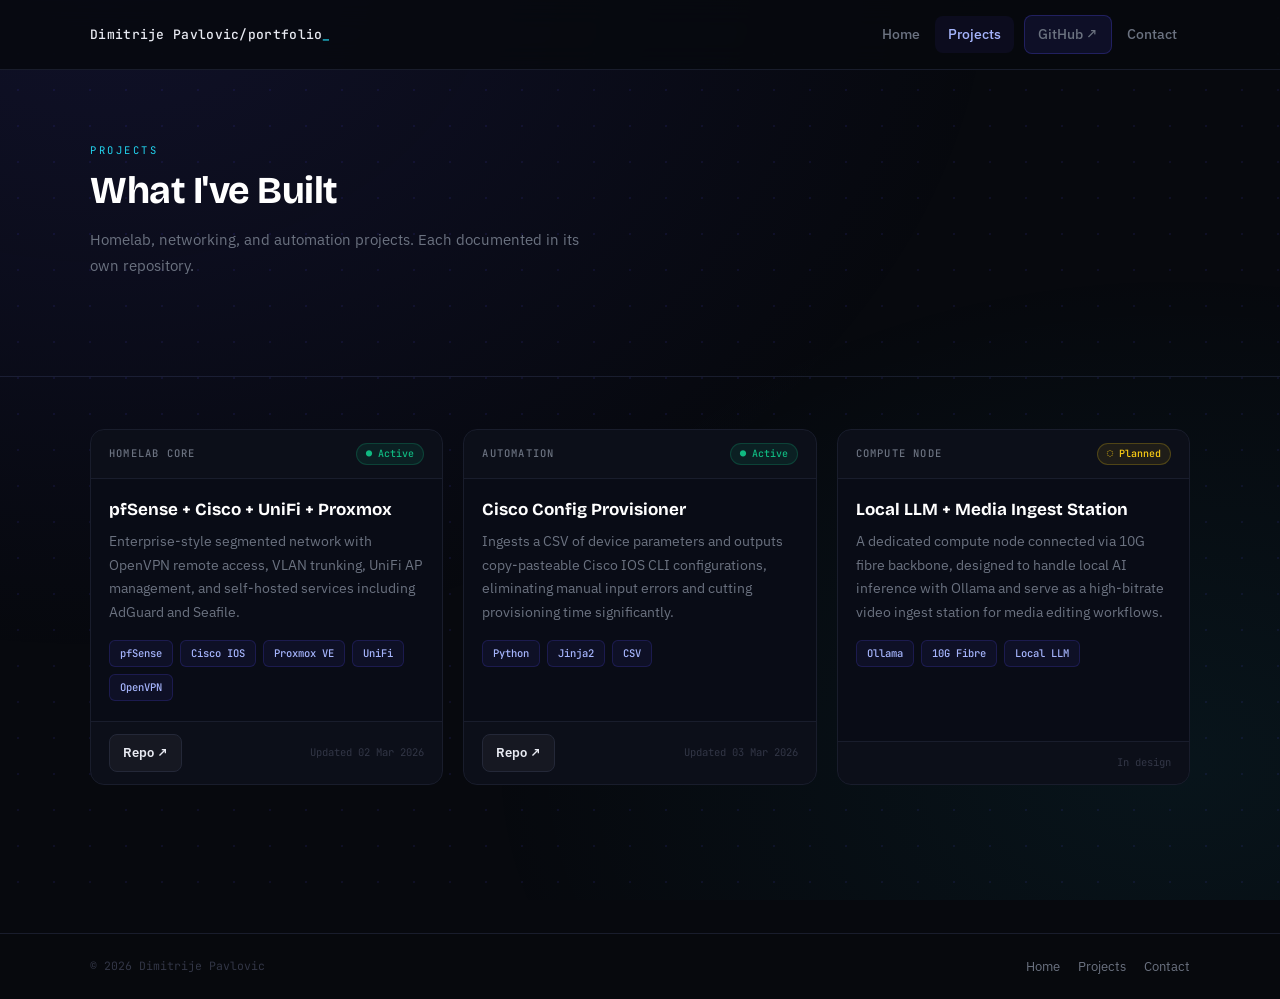
==== commit f3da36e6: "Minor change" ====
--- a/projects.html
+++ b/projects.html
@@ -33,7 +33,7 @@
       <div class="section-label reveal">Projects</div>
       <h1 class="section-title reveal reveal-d1">What I've Built</h1>
       <p class="section-sub reveal reveal-d2">
-        Homelab, networking, and automation projects — each one documented in its own repository.
+        Homelab, networking, and automation projects. Each documented in its own repository.
       </p>
     </div>
   </section>
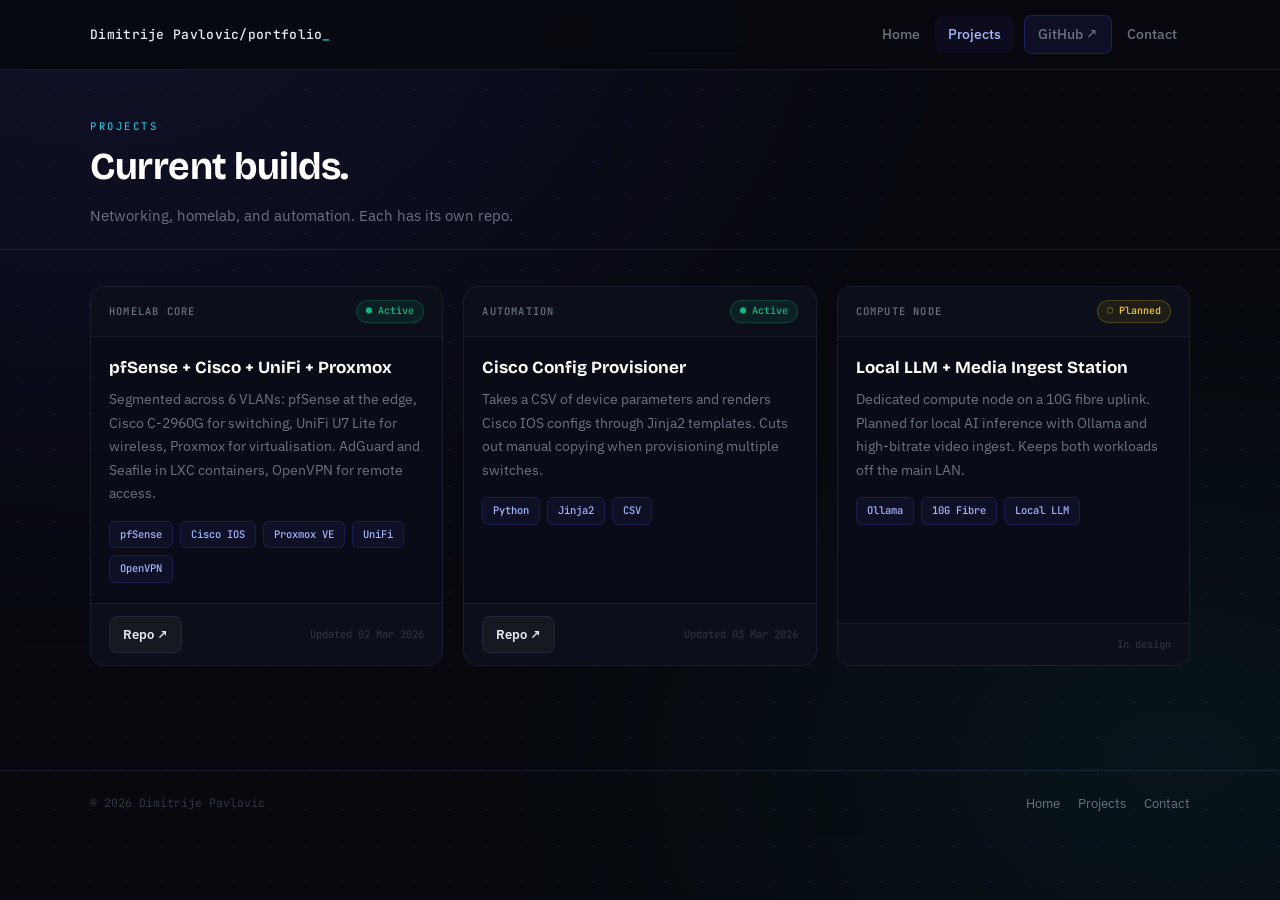
==== commit fe34d446: "refinement" ====
--- a/projects.html
+++ b/projects.html
@@ -3,7 +3,7 @@
 <head>
 <meta charset="utf-8" />
 <meta name="viewport" content="width=device-width, initial-scale=1" />
-<title>Projects — Dimitrije Pavlovic</title>
+<title>Projects | Dimitrije Pavlovic</title>
 <meta name="description" content="Networking, cybersecurity, and homelab projects." />
 <link rel="preconnect" href="https://fonts.googleapis.com">
 <link rel="preconnect" href="https://fonts.gstatic.com" crossorigin>
@@ -31,9 +31,9 @@
   <section class="page-hero">
     <div class="container">
       <div class="section-label reveal">Projects</div>
-      <h1 class="section-title reveal reveal-d1">What I've Built</h1>
+      <h1 class="section-title reveal reveal-d1">Current builds.</h1>
       <p class="section-sub reveal reveal-d2">
-        Homelab, networking, and automation projects. Each documented in its own repository.
+        Networking, homelab, and automation. Each has its own repo.
       </p>
     </div>
   </section>
@@ -49,7 +49,7 @@
           </div>
           <div class="card-body">
             <h3>pfSense + Cisco + UniFi + Proxmox</h3>
-            <p>Enterprise-style segmented network with OpenVPN remote access, VLAN trunking, UniFi AP management, and self-hosted services including AdGuard and Seafile.</p>
+            <p>Segmented across 6 VLANs: pfSense at the edge, Cisco C-2960G for switching, UniFi U7 Lite for wireless, Proxmox for virtualisation. AdGuard and Seafile in LXC containers, OpenVPN for remote access.</p>
             <div class="chips">
               <span class="chip">pfSense</span>
               <span class="chip">Cisco IOS</span>
@@ -71,7 +71,7 @@
           </div>
           <div class="card-body">
             <h3>Cisco Config Provisioner</h3>
-            <p>Ingests a CSV of device parameters and outputs copy-pasteable Cisco IOS CLI configurations, eliminating manual input errors and cutting provisioning time significantly.</p>
+            <p>Takes a CSV of device parameters and renders Cisco IOS configs through Jinja2 templates. Cuts out manual copying when provisioning multiple switches.</p>
             <div class="chips">
               <span class="chip">Python</span>
               <span class="chip">Jinja2</span>
@@ -91,7 +91,7 @@
           </div>
           <div class="card-body">
             <h3>Local LLM + Media Ingest Station</h3>
-            <p>A dedicated compute node connected via 10G fibre backbone, designed to handle local AI inference with Ollama and serve as a high-bitrate video ingest station for media editing workflows.</p>
+            <p>Dedicated compute node on a 10G fibre uplink. Planned for local AI inference with Ollama and high-bitrate video ingest. Keeps both workloads off the main LAN.</p>
             <div class="chips">
               <span class="chip">Ollama</span>
               <span class="chip">10G Fibre</span>
--- a/assets/css/style.css
+++ b/assets/css/style.css
@@ -67,7 +67,7 @@
 
 /* Layout */
 .container { position: relative; z-index: 1; width: min(1100px, 92%); margin: 0 auto; }
-.section { padding: 88px 0; }
+.section { padding: 64px 0; }
 
 /*Scroll reveal animations*/
 .reveal {
@@ -168,7 +168,7 @@
 
 /*Hero*/
 .hero {
-  padding: 96px 0 80px;
+  padding: 64px 0 52px;
   position: relative;
   overflow: hidden;
 }
@@ -179,25 +179,6 @@
   align-items: center;
 }
 @media (min-width: 900px) { .hero-inner { grid-template-columns: 1.15fr 0.85fr; } }
-
-.hero-eyebrow {
-  display: inline-flex;
-  align-items: center;
-  gap: 10px;
-  font-family: var(--font-mono);
-  font-size: 11px;
-  font-weight: 500;
-  color: var(--accent-2);
-  letter-spacing: 2px;
-  text-transform: uppercase;
-  margin-bottom: 22px;
-}
-.hero-eyebrow::before {
-  content: '';
-  width: 22px; height: 1px;
-  background: var(--accent-2);
-  flex-shrink: 0;
-}
 
 .hero h1 {
   font-family: var(--font-display);
@@ -280,86 +261,6 @@
   margin-left: 6px;
 }
 .terminal-body { padding: 18px 20px 20px; }
-.t-section-label {
-  font-family: var(--font-mono);
-  font-size: 9.5px;
-  color: var(--dim);
-  letter-spacing: 2px;
-  text-transform: uppercase;
-  margin-bottom: 12px;
-}
-.t-divider {
-  border: none;
-  border-top: 1px solid var(--border);
-  margin: 13px 0;
-}
-.status-row {
-  display: flex;
-  align-items: center;
-  justify-content: space-between;
-  padding: 5px 0;
-}
-.status-label {
-  font-family: var(--font-mono);
-  font-size: 12.5px;
-  color: var(--muted);
-  display: flex;
-  align-items: center;
-  gap: 10px;
-}
-.s-dot {
-  width: 7px; height: 7px;
-  border-radius: 50%;
-  flex-shrink: 0;
-}
-.s-dot.live {
-  background: var(--green);
-  box-shadow: 0 0 6px var(--green);
-  animation: pulse-dot 2.2s ease-in-out infinite;
-}
-.s-dot.planned {
-  background: var(--yellow);
-  box-shadow: 0 0 5px var(--yellow);
-}
-@keyframes pulse-dot {
-  0%, 100% { opacity: 1; }
-  50%       { opacity: 0.35; }
-}
-.s-badge {
-  font-family: var(--font-mono);
-  font-size: 10px;
-  font-weight: 500;
-  padding: 2px 8px;
-  border-radius: 999px;
-  letter-spacing: 0.3px;
-}
-.s-badge.live {
-  color: var(--green);
-  background: rgba(16,185,129,0.1);
-  border: 1px solid rgba(16,185,129,0.22);
-}
-.s-badge.planned {
-  color: var(--yellow);
-  background: rgba(250,204,21,0.08);
-  border: 1px solid rgba(250,204,21,0.22);
-}
-.t-kv-row {
-  display: flex;
-  justify-content: space-between;
-  align-items: center;
-  padding: 5px 0;
-}
-.t-key {
-  font-family: var(--font-mono);
-  font-size: 11px;
-  color: var(--muted);
-}
-.t-val {
-  font-family: var(--font-mono);
-  font-size: 11.5px;
-  font-weight: 500;
-  color: #a5b4fc;
-}
 .terminal-cursor {
   display: inline-block;
   width: 6px; height: 13px;
@@ -394,7 +295,6 @@
   font-size: 15px;
   line-height: 1.75;
   max-width: 520px;
-  margin-bottom: 44px;
 }
 
 /*About*/
@@ -412,6 +312,7 @@
   line-height: 1.82;
   margin-bottom: 16px;
 }
+.about-text p:last-of-type { margin-bottom: 0; }
 
 .skill-grid {
   display: grid;
@@ -444,6 +345,7 @@
   flex-shrink: 0;
   border: 1px solid rgba(79,70,229,0.18);
 }
+.skill-icon img { width: 15px; height: 15px; display: block; }
 .skill-name {
   font-family: var(--font-mono);
   font-size: 11.5px;
@@ -593,16 +495,16 @@
 
 /*Projects page hero*/
 .page-hero {
-  padding: 72px 0 52px;
+  padding: 48px 0 20px;
   border-bottom: 1px solid var(--border);
-  margin-bottom: 52px;
+  margin-bottom: 36px;
 }
 
 /*Footer*/
 .site-footer {
   border-top: 1px solid var(--border);
   background: rgba(7,9,14,0.9);
-  margin-top: 60px;
+  margin-top: 40px;
 }
 .footer-inner {
   display: flex;
@@ -621,5 +523,77 @@
 .footer-links a { font-size: 13px; color: var(--muted); text-decoration: none; transition: color 0.15s; }
 .footer-links a:hover { color: var(--text); }
 
+/* Terminal redesign */
+.t-prompt-line {
+  display: flex;
+  align-items: center;
+  font-family: var(--font-mono);
+  font-size: 12px;
+  line-height: 1.6;
+  margin-top: 8px;
+}
+.t-prompt-line:first-child { margin-top: 0; }
+.tp-user  { color: #86efac; }
+.tp-sep   { color: #86efac; }
+.tp-colon { color: var(--muted); }
+.tp-path  { color: #93c5fd; }
+.tp-dollar { color: var(--muted); }
+.t-cmd-text { color: var(--text); }
+
+.t-out {
+  font-family: var(--font-mono);
+  font-size: 11.5px;
+  line-height: 1.65;
+  padding-left: 2px;
+  margin-top: 4px;
+}
+.t-col-hd {
+  color: var(--dim);
+  font-size: 10.5px;
+  letter-spacing: 0.4px;
+  padding-bottom: 4px;
+  border-bottom: 1px solid var(--border);
+  margin-bottom: 3px;
+}
+.t-if-row {
+  display: grid;
+  grid-template-columns: 62px 138px 1fr auto;
+  align-items: center;
+  padding: 2px 0;
+}
+.t-ifname  { color: #a5b4fc; }
+.t-ifaddr  { color: var(--muted); }
+.t-ifrole  { color: var(--dim); }
+.t-ifup    { color: var(--green); }
+
+.t-svc-row {
+  display: grid;
+  grid-template-columns: 16px 1fr auto;
+  align-items: center;
+  gap: 6px;
+  padding: 2px 0;
+}
+.t-svc-dot      { font-size: 10px; line-height: 1; }
+.t-svc-dot.on   { color: var(--green); }
+.t-svc-dot.wip  { color: var(--yellow); }
+.t-svc-name     { color: var(--text); font-size: 11.5px; }
+.t-svc-stat     { font-size: 10.5px; }
+.t-svc-stat.on  { color: var(--green); }
+.t-svc-stat.wip { color: var(--yellow); }
+
+.t-gap { height: 12px; }
+
+@media (max-width: 600px) {
+  .hero         { padding: 44px 0 36px; }
+  .hero-inner   { gap: 32px; }
+  .section      { padding: 48px 0; }
+  .grid-2       { gap: 36px; }
+  .page-hero    { padding: 36px 0 16px; margin-bottom: 28px; }
+}
+@media (max-width: 400px) {
+  .terminal-body  { padding: 14px 14px 16px; }
+  .t-if-row       { grid-template-columns: 54px 116px 1fr auto; }
+}
+
 /*Utilities*/
 .muted { color: var(--muted); }
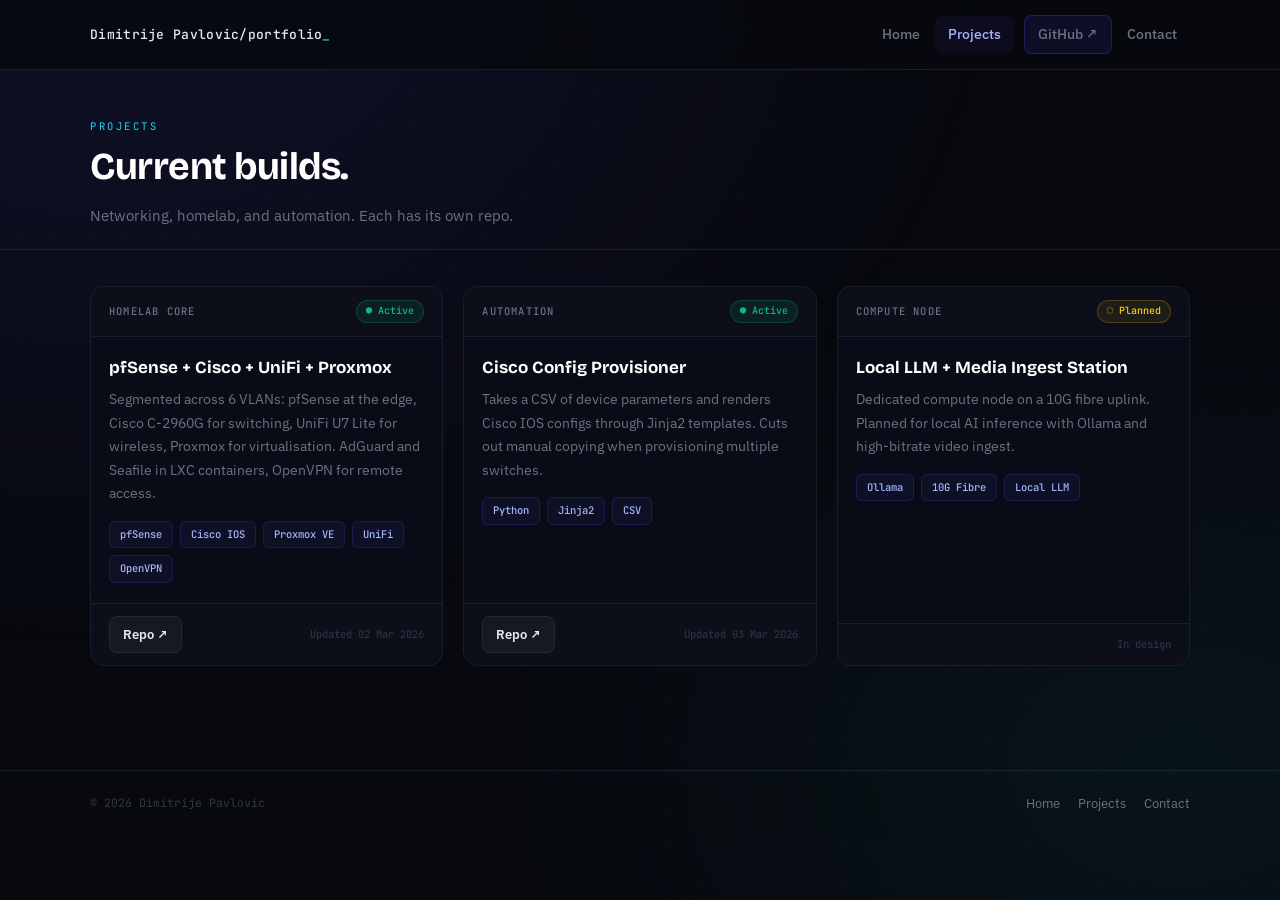
==== commit 7e6643dc: "minor change" ====
--- a/projects.html
+++ b/projects.html
@@ -91,7 +91,7 @@
           </div>
           <div class="card-body">
             <h3>Local LLM + Media Ingest Station</h3>
-            <p>Dedicated compute node on a 10G fibre uplink. Planned for local AI inference with Ollama and high-bitrate video ingest. Keeps both workloads off the main LAN.</p>
+            <p>Dedicated compute node on a 10G fibre uplink. Planned for local AI inference with Ollama and high-bitrate video ingest.</p>
             <div class="chips">
               <span class="chip">Ollama</span>
               <span class="chip">10G Fibre</span>
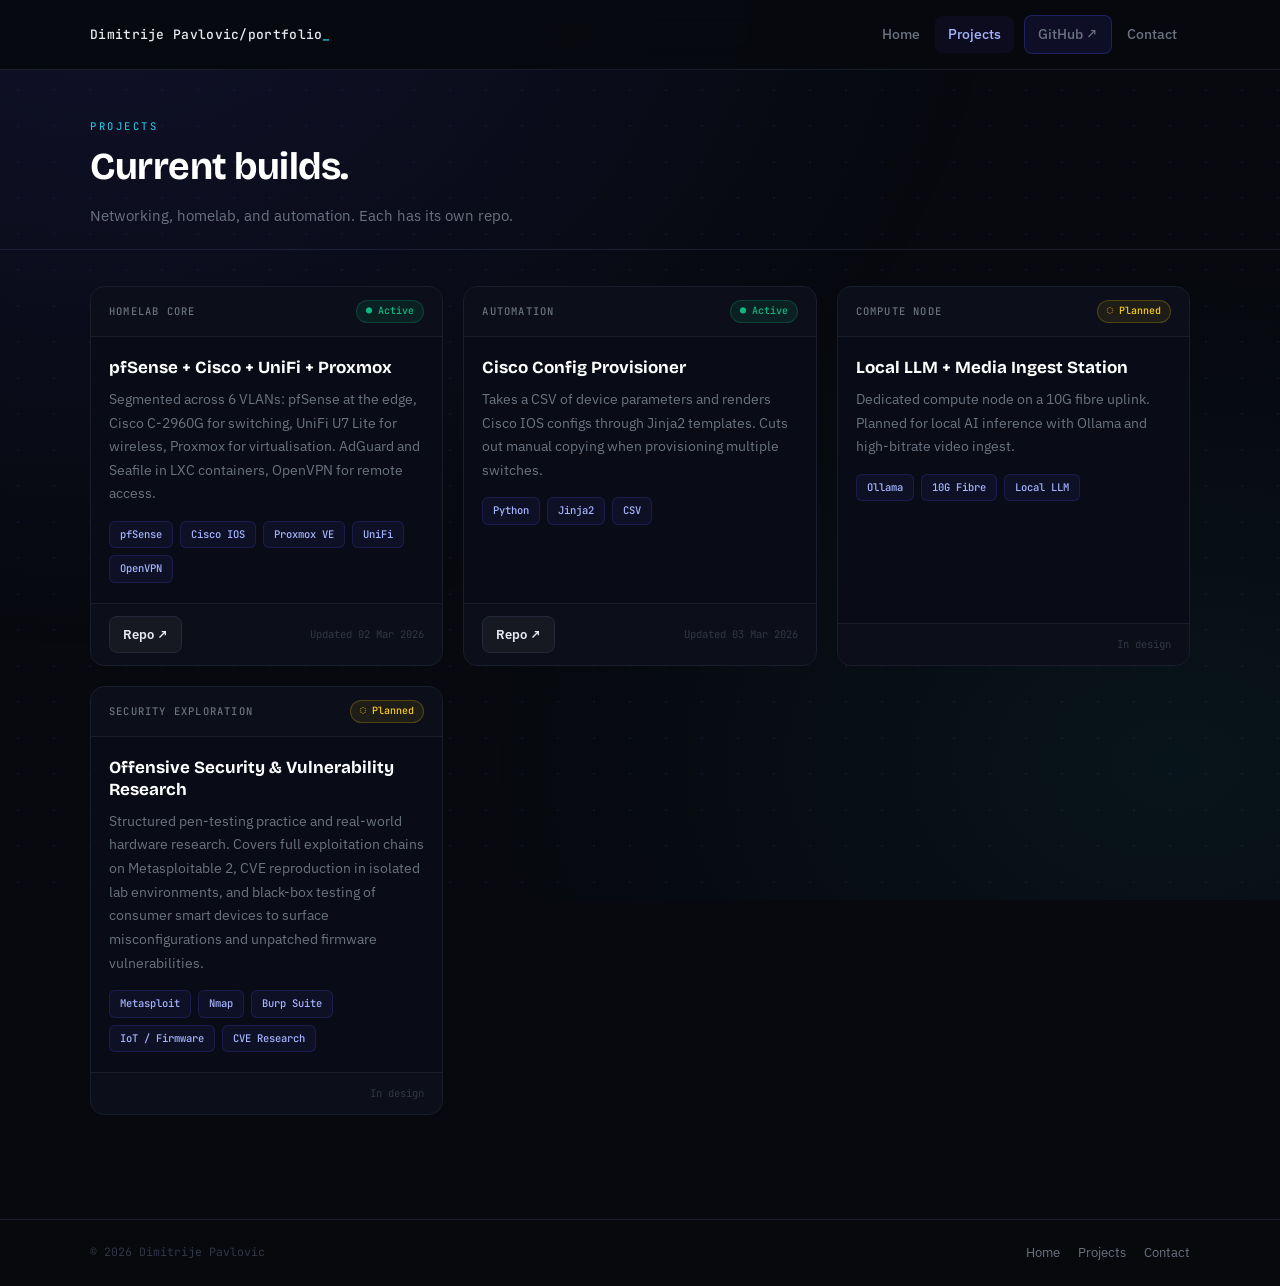
==== commit 5809cc6a: "new project, minor visual changes" ====
--- a/projects.html
+++ b/projects.html
@@ -103,6 +103,27 @@
           </div>
         </article>
 
+        <article class="card reveal reveal-d3">
+          <div class="card-header">
+            <span class="card-header-label">Security Exploration</span>
+            <span class="card-status planned">◌ Planned</span>
+          </div>
+          <div class="card-body">
+            <h3>Offensive Security &amp; Vulnerability Research</h3>
+            <p>Structured pen-testing practice and real-world hardware research. Covers full exploitation chains on Metasploitable 2, CVE reproduction in isolated lab environments, and black-box testing of consumer smart devices to surface misconfigurations and unpatched firmware vulnerabilities.</p>
+            <div class="chips">
+              <span class="chip">Metasploit</span>
+              <span class="chip">Nmap</span>
+              <span class="chip">Burp Suite</span>
+              <span class="chip">IoT / Firmware</span>
+              <span class="chip">CVE Research</span>
+            </div>
+          </div>
+          <div class="card-actions" style="justify-content:flex-end;">
+            <span class="card-date">In design</span>
+          </div>
+        </article>
+
       </div>
     </div>
   </section>
--- a/assets/css/style.css
+++ b/assets/css/style.css
@@ -236,7 +236,7 @@
   background: rgba(9,12,22,0.95);
   border: 1px solid var(--border-hi);
   border-radius: var(--radius);
-  overflow: hidden;
+  overflow: clip;
   box-shadow: 0 0 0 1px rgba(79,70,229,0.08), var(--shadow);
 }
 .terminal-titlebar {
@@ -260,7 +260,7 @@
   color: var(--muted);
   margin-left: 6px;
 }
-.terminal-body { padding: 18px 20px 20px; }
+.terminal-body { padding: 18px 20px 20px; overflow-x: auto; }
 .terminal-cursor {
   display: inline-block;
   width: 6px; height: 13px;
@@ -511,7 +511,6 @@
   align-items: center;
   justify-content: space-between;
   padding: 22px 0;
-  flex-wrap: wrap;
   gap: 12px;
 }
 .footer-copy {
@@ -589,6 +588,7 @@
   .section      { padding: 48px 0; }
   .grid-2       { gap: 36px; }
   .page-hero    { padding: 36px 0 16px; margin-bottom: 28px; }
+  .footer-inner { gap: 8px; }
 }
 @media (max-width: 400px) {
   .terminal-body  { padding: 14px 14px 16px; }
